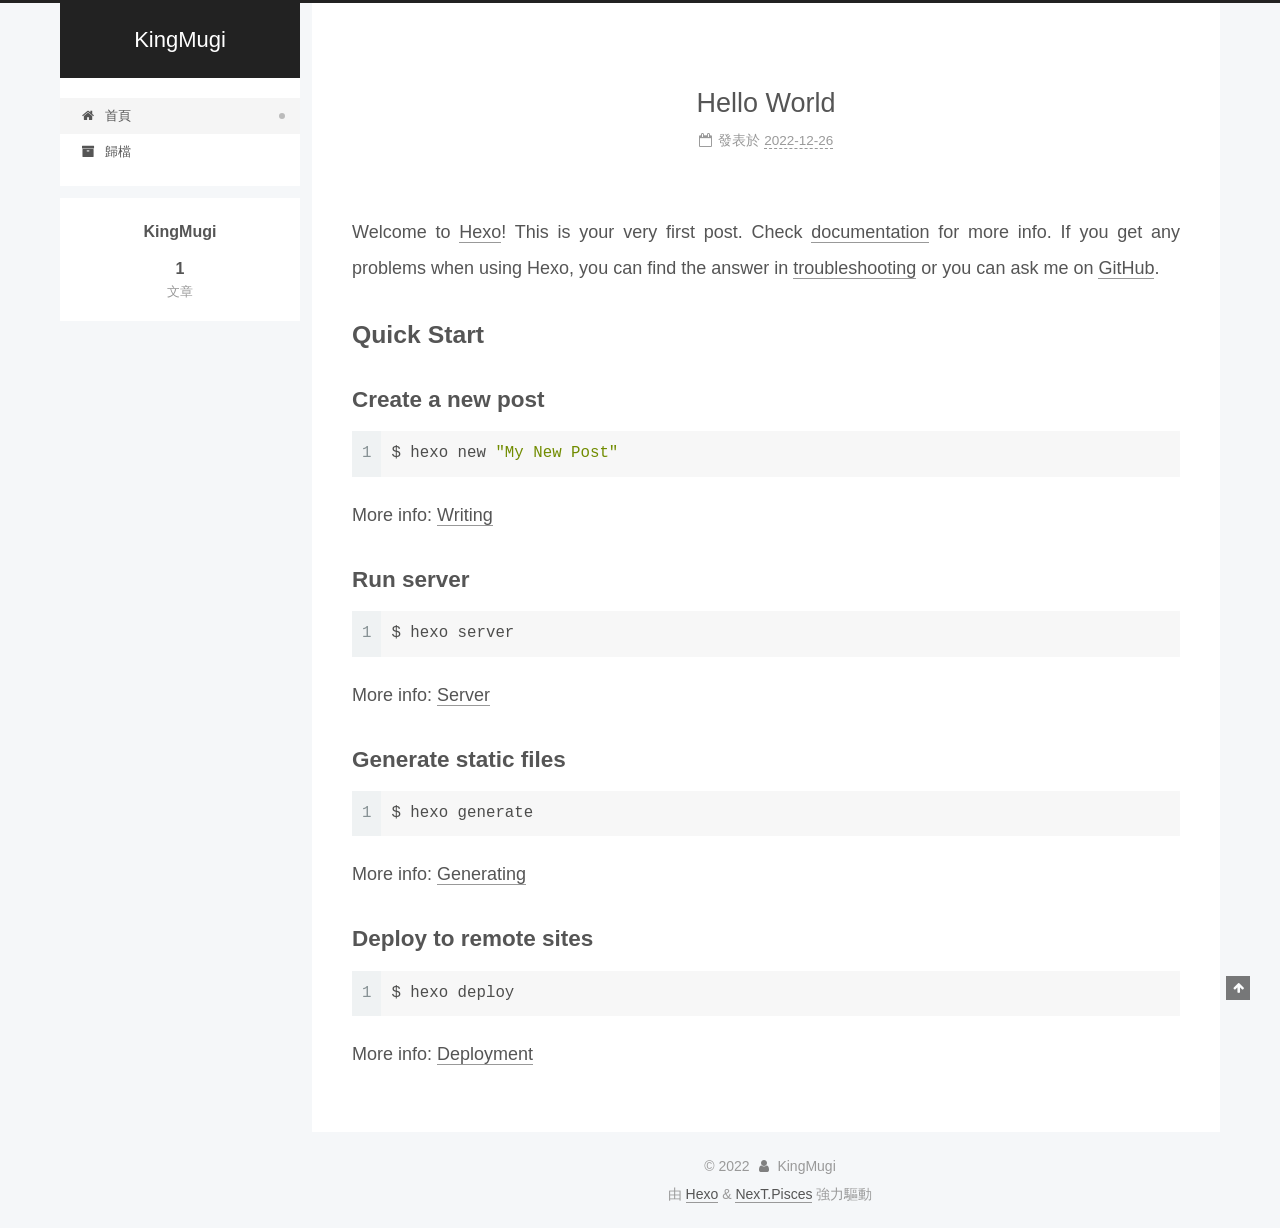
==== index.html @ a915bc2a "Site updated: 2022-12-26 16:05:06" ====
<!DOCTYPE html>
<html lang="zh-TW">
<head>
  <meta charset="UTF-8">
<meta name="viewport" content="width=device-width, initial-scale=1, maximum-scale=2">
<meta name="theme-color" content="#222">
<meta name="generator" content="Hexo 5.4.2">
  <link rel="apple-touch-icon" sizes="180x180" href="/images/apple-touch-icon-next.png">
  <link rel="icon" type="image/png" sizes="32x32" href="/images/favicon-32x32-next.png">
  <link rel="icon" type="image/png" sizes="16x16" href="/images/favicon-16x16-next.png">
  <link rel="mask-icon" href="/images/logo.svg" color="#222">

<link rel="stylesheet" href="/css/main.css">


<link rel="stylesheet" href="/lib/font-awesome/css/font-awesome.min.css">

<script id="hexo-configurations">
    var NexT = window.NexT || {};
    var CONFIG = {"hostname":"example.com","root":"/","scheme":"Pisces","version":"7.8.0","exturl":false,"sidebar":{"position":"left","display":"post","padding":18,"offset":12,"onmobile":false},"copycode":{"enable":false,"show_result":false,"style":null},"back2top":{"enable":true,"sidebar":false,"scrollpercent":false},"bookmark":{"enable":false,"color":"#222","save":"auto"},"fancybox":false,"mediumzoom":false,"lazyload":false,"pangu":false,"comments":{"style":"tabs","active":null,"storage":true,"lazyload":false,"nav":null},"algolia":{"hits":{"per_page":10},"labels":{"input_placeholder":"Search for Posts","hits_empty":"We didn't find any results for the search: ${query}","hits_stats":"${hits} results found in ${time} ms"}},"localsearch":{"enable":false,"trigger":"auto","top_n_per_article":1,"unescape":false,"preload":false},"motion":{"enable":true,"async":false,"transition":{"post_block":"fadeIn","post_header":"slideDownIn","post_body":"slideDownIn","coll_header":"slideLeftIn","sidebar":"slideUpIn"}}};
  </script>

  <meta property="og:type" content="website">
<meta property="og:title" content="KingMugi">
<meta property="og:url" content="http://example.com/index.html">
<meta property="og:site_name" content="KingMugi">
<meta property="og:locale" content="zh_TW">
<meta property="article:author" content="KingMugi">
<meta name="twitter:card" content="summary">

<link rel="canonical" href="http://example.com/">


<script id="page-configurations">
  // https://hexo.io/docs/variables.html
  CONFIG.page = {
    sidebar: "",
    isHome : true,
    isPost : false,
    lang   : 'zh-TW'
  };
</script>

  <title>KingMugi</title>
  






  <noscript>
  <style>
  .use-motion .brand,
  .use-motion .menu-item,
  .sidebar-inner,
  .use-motion .post-block,
  .use-motion .pagination,
  .use-motion .comments,
  .use-motion .post-header,
  .use-motion .post-body,
  .use-motion .collection-header { opacity: initial; }

  .use-motion .site-title,
  .use-motion .site-subtitle {
    opacity: initial;
    top: initial;
  }

  .use-motion .logo-line-before i { left: initial; }
  .use-motion .logo-line-after i { right: initial; }
  </style>
</noscript>

</head>

<body itemscope itemtype="http://schema.org/WebPage">
  <div class="container use-motion">
    <div class="headband"></div>

    <header class="header" itemscope itemtype="http://schema.org/WPHeader">
      <div class="header-inner"><div class="site-brand-container">
  <div class="site-nav-toggle">
    <div class="toggle" aria-label="切換導航欄">
      <span class="toggle-line toggle-line-first"></span>
      <span class="toggle-line toggle-line-middle"></span>
      <span class="toggle-line toggle-line-last"></span>
    </div>
  </div>

  <div class="site-meta">

    <a href="/" class="brand" rel="start">
      <span class="logo-line-before"><i></i></span>
      <h1 class="site-title">KingMugi</h1>
      <span class="logo-line-after"><i></i></span>
    </a>
  </div>

  <div class="site-nav-right">
    <div class="toggle popup-trigger">
    </div>
  </div>
</div>




<nav class="site-nav">
  <ul id="menu" class="menu">
        <li class="menu-item menu-item-home">

    <a href="/" rel="section"><i class="fa fa-fw fa-home"></i>首頁</a>

  </li>
        <li class="menu-item menu-item-archives">

    <a href="/archives/" rel="section"><i class="fa fa-fw fa-archive"></i>歸檔</a>

  </li>
  </ul>
</nav>




</div>
    </header>

    
  <div class="back-to-top">
    <i class="fa fa-arrow-up"></i>
    <span>0%</span>
  </div>


    <main class="main">
      <div class="main-inner">
        <div class="content-wrap">
          

          <div class="content index posts-expand">
            
      
  
  
  <article itemscope itemtype="http://schema.org/Article" class="post-block" lang="zh-TW">
    <link itemprop="mainEntityOfPage" href="http://example.com/2022/12/26/hello-world/">

    <span hidden itemprop="author" itemscope itemtype="http://schema.org/Person">
      <meta itemprop="image" content="/images/avatar.gif">
      <meta itemprop="name" content="KingMugi">
      <meta itemprop="description" content="">
    </span>

    <span hidden itemprop="publisher" itemscope itemtype="http://schema.org/Organization">
      <meta itemprop="name" content="KingMugi">
    </span>
      <header class="post-header">
        <h2 class="post-title" itemprop="name headline">
          
            <a href="/2022/12/26/hello-world/" class="post-title-link" itemprop="url">Hello World</a>
        </h2>

        <div class="post-meta">
            <span class="post-meta-item">
              <span class="post-meta-item-icon">
                <i class="fa fa-calendar-o"></i>
              </span>
              <span class="post-meta-item-text">發表於</span>

              <time title="創建時間：2022-12-26 11:42:42" itemprop="dateCreated datePublished" datetime="2022-12-26T11:42:42+08:00">2022-12-26</time>
            </span>

          

        </div>
      </header>

    
    
    
    <div class="post-body" itemprop="articleBody">

      
          <p>Welcome to <a target="_blank" rel="noopener" href="https://hexo.io/">Hexo</a>! This is your very first post. Check <a target="_blank" rel="noopener" href="https://hexo.io/docs/">documentation</a> for more info. If you get any problems when using Hexo, you can find the answer in <a target="_blank" rel="noopener" href="https://hexo.io/docs/troubleshooting.html">troubleshooting</a> or you can ask me on <a target="_blank" rel="noopener" href="https://github.com/hexojs/hexo/issues">GitHub</a>.</p>
<h2 id="Quick-Start"><a href="#Quick-Start" class="headerlink" title="Quick Start"></a>Quick Start</h2><h3 id="Create-a-new-post"><a href="#Create-a-new-post" class="headerlink" title="Create a new post"></a>Create a new post</h3><figure class="highlight bash"><table><tr><td class="gutter"><pre><span class="line">1</span><br></pre></td><td class="code"><pre><span class="line">$ hexo new <span class="string">&quot;My New Post&quot;</span></span><br></pre></td></tr></table></figure>

<p>More info: <a target="_blank" rel="noopener" href="https://hexo.io/docs/writing.html">Writing</a></p>
<h3 id="Run-server"><a href="#Run-server" class="headerlink" title="Run server"></a>Run server</h3><figure class="highlight bash"><table><tr><td class="gutter"><pre><span class="line">1</span><br></pre></td><td class="code"><pre><span class="line">$ hexo server</span><br></pre></td></tr></table></figure>

<p>More info: <a target="_blank" rel="noopener" href="https://hexo.io/docs/server.html">Server</a></p>
<h3 id="Generate-static-files"><a href="#Generate-static-files" class="headerlink" title="Generate static files"></a>Generate static files</h3><figure class="highlight bash"><table><tr><td class="gutter"><pre><span class="line">1</span><br></pre></td><td class="code"><pre><span class="line">$ hexo generate</span><br></pre></td></tr></table></figure>

<p>More info: <a target="_blank" rel="noopener" href="https://hexo.io/docs/generating.html">Generating</a></p>
<h3 id="Deploy-to-remote-sites"><a href="#Deploy-to-remote-sites" class="headerlink" title="Deploy to remote sites"></a>Deploy to remote sites</h3><figure class="highlight bash"><table><tr><td class="gutter"><pre><span class="line">1</span><br></pre></td><td class="code"><pre><span class="line">$ hexo deploy</span><br></pre></td></tr></table></figure>

<p>More info: <a target="_blank" rel="noopener" href="https://hexo.io/docs/one-command-deployment.html">Deployment</a></p>

      
    </div>

    
    
    
      <footer class="post-footer">
        <div class="post-eof"></div>
      </footer>
  </article>
  
  
  


  



          </div>
          

<script>
  window.addEventListener('tabs:register', () => {
    let { activeClass } = CONFIG.comments;
    if (CONFIG.comments.storage) {
      activeClass = localStorage.getItem('comments_active') || activeClass;
    }
    if (activeClass) {
      let activeTab = document.querySelector(`a[href="#comment-${activeClass}"]`);
      if (activeTab) {
        activeTab.click();
      }
    }
  });
  if (CONFIG.comments.storage) {
    window.addEventListener('tabs:click', event => {
      if (!event.target.matches('.tabs-comment .tab-content .tab-pane')) return;
      let commentClass = event.target.classList[1];
      localStorage.setItem('comments_active', commentClass);
    });
  }
</script>

        </div>
          
  
  <div class="toggle sidebar-toggle">
    <span class="toggle-line toggle-line-first"></span>
    <span class="toggle-line toggle-line-middle"></span>
    <span class="toggle-line toggle-line-last"></span>
  </div>

  <aside class="sidebar">
    <div class="sidebar-inner">

      <ul class="sidebar-nav motion-element">
        <li class="sidebar-nav-toc">
          文章目錄
        </li>
        <li class="sidebar-nav-overview">
          本站概要
        </li>
      </ul>

      <!--noindex-->
      <div class="post-toc-wrap sidebar-panel">
      </div>
      <!--/noindex-->

      <div class="site-overview-wrap sidebar-panel">
        <div class="site-author motion-element" itemprop="author" itemscope itemtype="http://schema.org/Person">
  <p class="site-author-name" itemprop="name">KingMugi</p>
  <div class="site-description" itemprop="description"></div>
</div>
<div class="site-state-wrap motion-element">
  <nav class="site-state">
      <div class="site-state-item site-state-posts">
          <a href="/archives/">
        
          <span class="site-state-item-count">1</span>
          <span class="site-state-item-name">文章</span>
        </a>
      </div>
  </nav>
</div>



      </div>

    </div>
  </aside>
  <div id="sidebar-dimmer"></div>


      </div>
    </main>

    <footer class="footer">
      <div class="footer-inner">
        

        

<div class="copyright">
  
  &copy; 
  <span itemprop="copyrightYear">2022</span>
  <span class="with-love">
    <i class="fa fa-user"></i>
  </span>
  <span class="author" itemprop="copyrightHolder">KingMugi</span>
</div>
  <div class="powered-by">由 <a href="https://hexo.io/" class="theme-link" rel="noopener" target="_blank">Hexo</a> & <a href="https://pisces.theme-next.org/" class="theme-link" rel="noopener" target="_blank">NexT.Pisces</a> 強力驅動
  </div>

        








      </div>
    </footer>
  </div>

  
  <script src="/lib/anime.min.js"></script>
  <script src="/lib/velocity/velocity.min.js"></script>
  <script src="/lib/velocity/velocity.ui.min.js"></script>

<script src="/js/utils.js"></script>

<script src="/js/motion.js"></script>


<script src="/js/schemes/pisces.js"></script>


<script src="/js/next-boot.js"></script>




  















  

  

</body>
</html>
---- css/main.css ----
:root {
  --body-bg-color: #f5f7f9;
  --content-bg-color: #fff;
  --card-bg-color: #f5f5f5;
  --text-color: #555;
  --link-color: #555;
  --link-hover-color: #222;
  --brand-color: #fff;
  --brand-hover-color: #fff;
  --table-row-odd-bg-color: #f9f9f9;
  --table-row-hover-bg-color: #f5f5f5;
  --menu-item-bg-color: #f5f5f5;
  --btn-default-bg: #fff;
  --btn-default-color: #555;
  --btn-default-border-color: #555;
  --btn-default-hover-bg: #222;
  --btn-default-hover-color: #fff;
  --btn-default-hover-border-color: #222;
}
html {
  line-height: 1.15; /* 1 */
  -webkit-text-size-adjust: 100%; /* 2 */
}
body {
  margin: 0;
}
main {
  display: block;
}
h1 {
  font-size: 2em;
  margin: 0.67em 0;
}
hr {
  box-sizing: content-box; /* 1 */
  height: 0; /* 1 */
  overflow: visible; /* 2 */
}
pre {
  font-family: monospace, monospace; /* 1 */
  font-size: 1em; /* 2 */
}
a {
  background: transparent;
}
abbr[title] {
  border-bottom: none; /* 1 */
  text-decoration: underline; /* 2 */
  text-decoration: underline dotted; /* 2 */
}
b,
strong {
  font-weight: bolder;
}
code,
kbd,
samp {
  font-family: monospace, monospace; /* 1 */
  font-size: 1em; /* 2 */
}
small {
  font-size: 80%;
}
sub,
sup {
  font-size: 75%;
  line-height: 0;
  position: relative;
  vertical-align: baseline;
}
sub {
  bottom: -0.25em;
}
sup {
  top: -0.5em;
}
img {
  border-style: none;
}
button,
input,
optgroup,
select,
textarea {
  font-family: inherit; /* 1 */
  font-size: 100%; /* 1 */
  line-height: 1.15; /* 1 */
  margin: 0; /* 2 */
}
button,
input {
/* 1 */
  overflow: visible;
}
button,
select {
/* 1 */
  text-transform: none;
}
button,
[type='button'],
[type='reset'],
[type='submit'] {
  -webkit-appearance: button;
}
button::-moz-focus-inner,
[type='button']::-moz-focus-inner,
[type='reset']::-moz-focus-inner,
[type='submit']::-moz-focus-inner {
  border-style: none;
  padding: 0;
}
button:-moz-focusring,
[type='button']:-moz-focusring,
[type='reset']:-moz-focusring,
[type='submit']:-moz-focusring {
  outline: 1px dotted ButtonText;
}
fieldset {
  padding: 0.35em 0.75em 0.625em;
}
legend {
  box-sizing: border-box; /* 1 */
  color: inherit; /* 2 */
  display: table; /* 1 */
  max-width: 100%; /* 1 */
  padding: 0; /* 3 */
  white-space: normal; /* 1 */
}
progress {
  vertical-align: baseline;
}
textarea {
  overflow: auto;
}
[type='checkbox'],
[type='radio'] {
  box-sizing: border-box; /* 1 */
  padding: 0; /* 2 */
}
[type='number']::-webkit-inner-spin-button,
[type='number']::-webkit-outer-spin-button {
  height: auto;
}
[type='search'] {
  outline-offset: -2px; /* 2 */
  -webkit-appearance: textfield; /* 1 */
}
[type='search']::-webkit-search-decoration {
  -webkit-appearance: none;
}
::-webkit-file-upload-button {
  font: inherit; /* 2 */
  -webkit-appearance: button; /* 1 */
}
details {
  display: block;
}
summary {
  display: list-item;
}
template {
  display: none;
}
[hidden] {
  display: none;
}
::selection {
  background: #262a30;
  color: #eee;
}
html,
body {
  height: 100%;
}
body {
  background: var(--body-bg-color);
  color: var(--text-color);
  font-family: 'Lato', "PingFang SC", "Microsoft YaHei", sans-serif;
  font-size: 1em;
  line-height: 2;
}
@media (max-width: 991px) {
  body {
    padding-left: 0 !important;
    padding-right: 0 !important;
  }
}
h1,
h2,
h3,
h4,
h5,
h6 {
  font-family: 'Lato', "PingFang SC", "Microsoft YaHei", sans-serif;
  font-weight: bold;
  line-height: 1.5;
  margin: 20px 0 15px;
}
h1 {
  font-size: 1.5em;
}
h2 {
  font-size: 1.375em;
}
h3 {
  font-size: 1.25em;
}
h4 {
  font-size: 1.125em;
}
h5 {
  font-size: 1em;
}
h6 {
  font-size: 0.875em;
}
p {
  margin: 0 0 20px 0;
}
a,
span.exturl {
  border-bottom: 1px solid #999;
  color: var(--link-color);
  outline: 0;
  text-decoration: none;
  overflow-wrap: break-word;
  word-wrap: break-word;
  cursor: pointer;
}
a:hover,
span.exturl:hover {
  border-bottom-color: var(--link-hover-color);
  color: var(--link-hover-color);
}
iframe,
img,
video {
  display: block;
  margin-left: auto;
  margin-right: auto;
  max-width: 100%;
}
hr {
  background-image: repeating-linear-gradient(-45deg, #ddd, #ddd 4px, transparent 4px, transparent 8px);
  border: 0;
  height: 3px;
  margin: 40px 0;
}
blockquote {
  border-left: 4px solid #ddd;
  color: #666;
  margin: 0;
  padding: 0 15px;
}
blockquote cite::before {
  content: '-';
  padding: 0 5px;
}
dt {
  font-weight: bold;
}
dd {
  margin: 0;
  padding: 0;
}
kbd {
  background-color: #f5f5f5;
  background-image: linear-gradient(#eee, #fff, #eee);
  border: 1px solid #ccc;
  border-radius: 0.2em;
  box-shadow: 0.1em 0.1em 0.2em rgba(0,0,0,0.1);
  color: #555;
  font-family: inherit;
  padding: 0.1em 0.3em;
  white-space: nowrap;
}
.table-container {
  overflow: auto;
}
table {
  border-collapse: collapse;
  border-spacing: 0;
  font-size: 0.875em;
  margin: 0 0 20px 0;
  width: 100%;
}
tbody tr:nth-of-type(odd) {
  background: var(--table-row-odd-bg-color);
}
tbody tr:hover {
  background: var(--table-row-hover-bg-color);
}
caption,
th,
td {
  font-weight: normal;
  padding: 8px;
  text-align: left;
  vertical-align: middle;
}
th,
td {
  border: 1px solid #ddd;
  border-bottom: 3px solid #ddd;
}
th {
  font-weight: 700;
  padding-bottom: 10px;
}
td {
  border-bottom-width: 1px;
}
.btn {
  background: var(--btn-default-bg);
  border: 2px solid var(--btn-default-border-color);
  border-radius: 2px;
  color: var(--btn-default-color);
  display: inline-block;
  font-size: 0.875em;
  line-height: 2;
  padding: 0 20px;
  text-decoration: none;
  transition-property: background-color;
  transition-delay: 0s;
  transition-duration: 0.2s;
  transition-timing-function: ease-in-out;
}
.btn:hover {
  background: var(--btn-default-hover-bg);
  border-color: var(--btn-default-hover-border-color);
  color: var(--btn-default-hover-color);
}
.btn + .btn {
  margin: 0 0 8px 8px;
}
.btn .fa-fw {
  text-align: left;
  width: 1.285714285714286em;
}
.toggle {
  line-height: 0;
}
.toggle .toggle-line {
  background: #fff;
  display: inline-block;
  height: 2px;
  left: 0;
  position: relative;
  top: 0;
  transition: all 0.4s;
  vertical-align: top;
  width: 100%;
}
.toggle .toggle-line:not(:first-child) {
  margin-top: 3px;
}
.toggle.toggle-arrow .toggle-line-first {
  left: 50%;
  top: 2px;
  transform: rotate(45deg);
  width: 50%;
}
.toggle.toggle-arrow .toggle-line-middle {
  left: 2px;
  width: 90%;
}
.toggle.toggle-arrow .toggle-line-last {
  left: 50%;
  top: -2px;
  transform: rotate(-45deg);
  width: 50%;
}
.toggle.toggle-close .toggle-line-first {
  transform: rotate(-45deg);
  top: 5px;
}
.toggle.toggle-close .toggle-line-middle {
  opacity: 0;
}
.toggle.toggle-close .toggle-line-last {
  transform: rotate(45deg);
  top: -5px;
}
.highlight,
pre {
  background: #f7f7f7;
  color: #4d4d4c;
  line-height: 1.6;
  margin: 0 auto 20px;
}
pre,
code {
  font-family: consolas, Menlo, monospace, "PingFang SC", "Microsoft YaHei";
}
code {
  background: #eee;
  border-radius: 3px;
  color: #555;
  padding: 2px 4px;
  overflow-wrap: break-word;
  word-wrap: break-word;
}
.highlight *::selection {
  background: #d6d6d6;
}
.highlight pre {
  border: 0;
  margin: 0;
  padding: 10px 0;
}
.highlight table {
  border: 0;
  margin: 0;
  width: auto;
}
.highlight td {
  border: 0;
  padding: 0;
}
.highlight figcaption {
  background: #eff2f3;
  color: #4d4d4c;
  display: flex;
  font-size: 0.875em;
  justify-content: space-between;
  line-height: 1.2;
  padding: 0.5em;
}
.highlight figcaption a {
  color: #4d4d4c;
}
.highlight figcaption a:hover {
  border-bottom-color: #4d4d4c;
}
.highlight .gutter {
  -moz-user-select: none;
  -ms-user-select: none;
  -webkit-user-select: none;
  user-select: none;
}
.highlight .gutter pre {
  background: #eff2f3;
  color: #869194;
  padding-left: 10px;
  padding-right: 10px;
  text-align: right;
}
.highlight .code pre {
  background: #f7f7f7;
  padding-left: 10px;
  width: 100%;
}
.gist table {
  width: auto;
}
.gist table td {
  border: 0;
}
pre {
  overflow: auto;
  padding: 10px;
}
pre code {
  background: none;
  color: #4d4d4c;
  font-size: 0.875em;
  padding: 0;
  text-shadow: none;
}
pre .deletion {
  background: #fdd;
}
pre .addition {
  background: #dfd;
}
pre .meta {
  color: #eab700;
  -moz-user-select: none;
  -ms-user-select: none;
  -webkit-user-select: none;
  user-select: none;
}
pre .comment {
  color: #8e908c;
}
pre .variable,
pre .attribute,
pre .tag,
pre .name,
pre .regexp,
pre .ruby .constant,
pre .xml .tag .title,
pre .xml .pi,
pre .xml .doctype,
pre .html .doctype,
pre .css .id,
pre .css .class,
pre .css .pseudo {
  color: #c82829;
}
pre .number,
pre .preprocessor,
pre .built_in,
pre .builtin-name,
pre .literal,
pre .params,
pre .constant,
pre .command {
  color: #f5871f;
}
pre .ruby .class .title,
pre .css .rules .attribute,
pre .string,
pre .symbol,
pre .value,
pre .inheritance,
pre .header,
pre .ruby .symbol,
pre .xml .cdata,
pre .special,
pre .formula {
  color: #718c00;
}
pre .title,
pre .css .hexcolor {
  color: #3e999f;
}
pre .function,
pre .python .decorator,
pre .python .title,
pre .ruby .function .title,
pre .ruby .title .keyword,
pre .perl .sub,
pre .javascript .title,
pre .coffeescript .title {
  color: #4271ae;
}
pre .keyword,
pre .javascript .function {
  color: #8959a8;
}
.blockquote-center {
  border-left: none;
  margin: 40px 0;
  padding: 0;
  position: relative;
  text-align: center;
}
.blockquote-center::before,
.blockquote-center::after {
  background-repeat: no-repeat;
  background-size: 22px 22px;
  content: ' ';
  display: block;
  height: 24px;
  opacity: 0.2;
  position: absolute;
  width: 100%;
}
.blockquote-center::before {
  background-image: url("../images/quote-l.svg");
  background-position: 0 -6px;
  border-top: 1px solid #ccc;
  top: -20px;
}
.blockquote-center::after {
  background-image: url("../images/quote-r.svg");
  background-position: 100% 8px;
  border-bottom: 1px solid #ccc;
  bottom: -20px;
}
.blockquote-center p,
.blockquote-center div {
  text-align: center;
}
.post-body .group-picture img {
  margin: 0 auto;
  padding: 0 3px;
}
.group-picture-row {
  margin-bottom: 6px;
  overflow: hidden;
}
.group-picture-column {
  float: left;
  margin-bottom: 10px;
}
.post-body .label {
  color: #555;
  display: inline;
  padding: 0 2px;
}
.post-body .label.default {
  background: #f0f0f0;
}
.post-body .label.primary {
  background: #efe6f7;
}
.post-body .label.info {
  background: #e5f2f8;
}
.post-body .label.success {
  background: #e7f4e9;
}
.post-body .label.warning {
  background: #fcf6e1;
}
.post-body .label.danger {
  background: #fae8eb;
}
.post-body .tabs {
  margin-bottom: 20px;
}
.post-body .tabs,
.tabs-comment {
  display: block;
  padding-top: 10px;
  position: relative;
}
.post-body .tabs ul.nav-tabs,
.tabs-comment ul.nav-tabs {
  display: flex;
  flex-wrap: wrap;
  margin: 0;
  margin-bottom: -1px;
  padding: 0;
}
@media (max-width: 413px) {
  .post-body .tabs ul.nav-tabs,
  .tabs-comment ul.nav-tabs {
    display: block;
    margin-bottom: 5px;
  }
}
.post-body .tabs ul.nav-tabs li.tab,
.tabs-comment ul.nav-tabs li.tab {
  border-bottom: 1px solid #ddd;
  border-left: 1px solid transparent;
  border-right: 1px solid transparent;
  border-top: 3px solid transparent;
  flex-grow: 1;
  list-style-type: none;
  border-radius: 0 0 0 0;
}
@media (max-width: 413px) {
  .post-body .tabs ul.nav-tabs li.tab,
  .tabs-comment ul.nav-tabs li.tab {
    border-bottom: 1px solid transparent;
    border-left: 3px solid transparent;
    border-right: 1px solid transparent;
    border-top: 1px solid transparent;
  }
}
@media (max-width: 413px) {
  .post-body .tabs ul.nav-tabs li.tab,
  .tabs-comment ul.nav-tabs li.tab {
    border-radius: 0;
  }
}
.post-body .tabs ul.nav-tabs li.tab a,
.tabs-comment ul.nav-tabs li.tab a {
  border-bottom: initial;
  display: block;
  line-height: 1.8;
  outline: 0;
  padding: 0.25em 0.75em;
  text-align: center;
  transition-delay: 0s;
  transition-duration: 0.2s;
  transition-timing-function: ease-out;
}
.post-body .tabs ul.nav-tabs li.tab a i,
.tabs-comment ul.nav-tabs li.tab a i {
  width: 1.285714285714286em;
}
.post-body .tabs ul.nav-tabs li.tab.active,
.tabs-comment ul.nav-tabs li.tab.active {
  border-bottom: 1px solid transparent;
  border-left: 1px solid #ddd;
  border-right: 1px solid #ddd;
  border-top: 3px solid #fc6423;
}
@media (max-width: 413px) {
  .post-body .tabs ul.nav-tabs li.tab.active,
  .tabs-comment ul.nav-tabs li.tab.active {
    border-bottom: 1px solid #ddd;
    border-left: 3px solid #fc6423;
    border-right: 1px solid #ddd;
    border-top: 1px solid #ddd;
  }
}
.post-body .tabs ul.nav-tabs li.tab.active a,
.tabs-comment ul.nav-tabs li.tab.active a {
  color: var(--link-color);
  cursor: default;
}
.post-body .tabs .tab-content .tab-pane,
.tabs-comment .tab-content .tab-pane {
  border: 1px solid #ddd;
  border-top: 0;
  padding: 20px 20px 0 20px;
  border-radius: 0;
}
.post-body .tabs .tab-content .tab-pane:not(.active),
.tabs-comment .tab-content .tab-pane:not(.active) {
  display: none;
}
.post-body .tabs .tab-content .tab-pane.active,
.tabs-comment .tab-content .tab-pane.active {
  display: block;
}
.post-body .tabs .tab-content .tab-pane.active:nth-of-type(1),
.tabs-comment .tab-content .tab-pane.active:nth-of-type(1) {
  border-radius: 0 0 0 0;
}
@media (max-width: 413px) {
  .post-body .tabs .tab-content .tab-pane.active:nth-of-type(1),
  .tabs-comment .tab-content .tab-pane.active:nth-of-type(1) {
    border-radius: 0;
  }
}
.post-body .note {
  border-radius: 3px;
  margin-bottom: 20px;
  padding: 1em;
  position: relative;
  border: 1px solid #eee;
  border-left-width: 5px;
}
.post-body .note h2,
.post-body .note h3,
.post-body .note h4,
.post-body .note h5,
.post-body .note h6 {
  margin-top: 0;
  border-bottom: initial;
  margin-bottom: 0;
  padding-top: 0;
}
.post-body .note p:first-child,
.post-body .note ul:first-child,
.post-body .note ol:first-child,
.post-body .note table:first-child,
.post-body .note pre:first-child,
.post-body .note blockquote:first-child,
.post-body .note img:first-child {
  margin-top: 0;
}
.post-body .note p:last-child,
.post-body .note ul:last-child,
.post-body .note ol:last-child,
.post-body .note table:last-child,
.post-body .note pre:last-child,
.post-body .note blockquote:last-child,
.post-body .note img:last-child {
  margin-bottom: 0;
}
.post-body .note.default {
  border-left-color: #777;
}
.post-body .note.default h2,
.post-body .note.default h3,
.post-body .note.default h4,
.post-body .note.default h5,
.post-body .note.default h6 {
  color: #777;
}
.post-body .note.primary {
  border-left-color: #6f42c1;
}
.post-body .note.primary h2,
.post-body .note.primary h3,
.post-body .note.primary h4,
.post-body .note.primary h5,
.post-body .note.primary h6 {
  color: #6f42c1;
}
.post-body .note.info {
  border-left-color: #428bca;
}
.post-body .note.info h2,
.post-body .note.info h3,
.post-body .note.info h4,
.post-body .note.info h5,
.post-body .note.info h6 {
  color: #428bca;
}
.post-body .note.success {
  border-left-color: #5cb85c;
}
.post-body .note.success h2,
.post-body .note.success h3,
.post-body .note.success h4,
.post-body .note.success h5,
.post-body .note.success h6 {
  color: #5cb85c;
}
.post-body .note.warning {
  border-left-color: #f0ad4e;
}
.post-body .note.warning h2,
.post-body .note.warning h3,
.post-body .note.warning h4,
.post-body .note.warning h5,
.post-body .note.warning h6 {
  color: #f0ad4e;
}
.post-body .note.danger {
  border-left-color: #d9534f;
}
.post-body .note.danger h2,
.post-body .note.danger h3,
.post-body .note.danger h4,
.post-body .note.danger h5,
.post-body .note.danger h6 {
  color: #d9534f;
}
.pagination .prev,
.pagination .next,
.pagination .page-number,
.pagination .space {
  display: inline-block;
  margin: 0 10px;
  padding: 0 11px;
  position: relative;
  top: -1px;
}
@media (max-width: 767px) {
  .pagination .prev,
  .pagination .next,
  .pagination .page-number,
  .pagination .space {
    margin: 0 5px;
  }
}
.pagination {
  border-top: 1px solid #eee;
  margin: 120px 0 0;
  text-align: center;
}
.pagination .prev,
.pagination .next,
.pagination .page-number {
  border-bottom: 0;
  border-top: 1px solid #eee;
  transition-property: border-color;
  transition-delay: 0s;
  transition-duration: 0.2s;
  transition-timing-function: ease-in-out;
}
.pagination .prev:hover,
.pagination .next:hover,
.pagination .page-number:hover {
  border-top-color: #222;
}
.pagination .space {
  margin: 0;
  padding: 0;
}
.pagination .prev {
  margin-left: 0;
}
.pagination .next {
  margin-right: 0;
}
.pagination .page-number.current {
  background: #ccc;
  border-top-color: #ccc;
  color: #fff;
}
@media (max-width: 767px) {
  .pagination {
    border-top: none;
  }
  .pagination .prev,
  .pagination .next,
  .pagination .page-number {
    border-bottom: 1px solid #eee;
    border-top: 0;
    margin-bottom: 10px;
    padding: 0 10px;
  }
  .pagination .prev:hover,
  .pagination .next:hover,
  .pagination .page-number:hover {
    border-bottom-color: #222;
  }
}
.comments {
  margin-top: 60px;
  overflow: hidden;
}
.comment-button-group {
  display: flex;
  flex-wrap: wrap-reverse;
  justify-content: center;
  margin: 1em 0;
}
.comment-button-group .comment-button {
  margin: 0.1em 0.2em;
}
.comment-button-group .comment-button.active {
  background: var(--btn-default-hover-bg);
  border-color: var(--btn-default-hover-border-color);
  color: var(--btn-default-hover-color);
}
.comment-position {
  display: none;
}
.comment-position.active {
  display: block;
}
.tabs-comment {
  background: var(--content-bg-color);
  margin-top: 4em;
  padding-top: 0;
}
.tabs-comment .comments {
  border: 0;
  box-shadow: none;
  margin-top: 0;
  padding-top: 0;
}
.container {
  min-height: 100%;
  position: relative;
}
.main-inner {
  margin: 0 auto;
  width: calc(100% - 20px);
}
@media (min-width: 1200px) {
  .main-inner {
    width: 1160px;
  }
}
@media (min-width: 1600px) {
  .main-inner {
    width: 73%;
  }
}
@media (max-width: 767px) {
  .content-wrap {
    padding: 0 20px;
  }
}
.header {
  background: transparent;
}
.header-inner {
  margin: 0 auto;
  width: calc(100% - 20px);
}
@media (min-width: 1200px) {
  .header-inner {
    width: 1160px;
  }
}
@media (min-width: 1600px) {
  .header-inner {
    width: 73%;
  }
}
.site-brand-container {
  display: flex;
  flex-shrink: 0;
  padding: 0 10px;
}
.headband {
  background: #222;
  height: 3px;
}
.site-meta {
  flex-grow: 1;
  text-align: center;
}
@media (max-width: 767px) {
  .site-meta {
    text-align: center;
  }
}
.brand {
  border-bottom: none;
  color: var(--brand-color);
  display: inline-block;
  line-height: 1.375em;
  padding: 0 40px;
  position: relative;
}
.brand:hover {
  color: var(--brand-hover-color);
}
.site-title {
  font-family: 'Lato', "PingFang SC", "Microsoft YaHei", sans-serif;
  font-size: 1.375em;
  font-weight: normal;
  margin: 0;
}
.site-subtitle {
  color: #ddd;
  font-size: 0.8125em;
  margin: 10px 0;
}
.use-motion .brand {
  opacity: 0;
}
.use-motion .site-title,
.use-motion .site-subtitle,
.use-motion .custom-logo-image {
  opacity: 0;
  position: relative;
  top: -10px;
}
.site-nav-toggle,
.site-nav-right {
  display: none;
}
@media (max-width: 767px) {
  .site-nav-toggle,
  .site-nav-right {
    display: flex;
    flex-direction: column;
    justify-content: center;
  }
}
.site-nav-toggle .toggle,
.site-nav-right .toggle {
  color: var(--text-color);
  padding: 10px;
  width: 22px;
}
.site-nav-toggle .toggle .toggle-line,
.site-nav-right .toggle .toggle-line {
  background: var(--text-color);
  border-radius: 1px;
}
.site-nav {
  display: block;
}
@media (max-width: 767px) {
  .site-nav {
    clear: both;
    display: none;
  }
}
.site-nav.site-nav-on {
  display: block;
}
.menu {
  margin-top: 20px;
  padding-left: 0;
  text-align: center;
}
.menu-item {
  display: inline-block;
  list-style: none;
  margin: 0 10px;
}
@media (max-width: 767px) {
  .menu-item {
    display: block;
    margin-top: 10px;
  }
  .menu-item.menu-item-search {
    display: none;
  }
}
.menu-item a,
.menu-item span.exturl {
  border-bottom: 0;
  display: block;
  font-size: 0.8125em;
  transition-property: border-color;
  transition-delay: 0s;
  transition-duration: 0.2s;
  transition-timing-function: ease-in-out;
}
@media (hover: none) {
  .menu-item a:hover,
  .menu-item span.exturl:hover {
    border-bottom-color: transparent !important;
  }
}
.menu-item .fa {
  margin-right: 8px;
}
.menu-item .badge {
  display: inline-block;
  font-weight: bold;
  line-height: 1;
  margin-left: 0.35em;
  margin-top: 0.35em;
  text-align: center;
  white-space: nowrap;
}
@media (max-width: 767px) {
  .menu-item .badge {
    float: right;
    margin-left: 0;
  }
}
.menu-item-active a,
.menu .menu-item a:hover,
.menu .menu-item span.exturl:hover {
  background: var(--menu-item-bg-color);
}
.use-motion .menu-item {
  opacity: 0;
}
.sidebar {
  background: #222;
  bottom: 0;
  box-shadow: inset 0 2px 6px #000;
  position: fixed;
  top: 0;
}
@media (max-width: 991px) {
  .sidebar {
    display: none;
  }
}
.sidebar-inner {
  color: #999;
  padding: 18px 10px;
  text-align: center;
}
.cc-license {
  margin-top: 10px;
  text-align: center;
}
.cc-license .cc-opacity {
  border-bottom: none;
  opacity: 0.7;
}
.cc-license .cc-opacity:hover {
  opacity: 0.9;
}
.cc-license img {
  display: inline-block;
}
.site-author-image {
  border: 1px solid #eee;
  display: block;
  margin: 0 auto;
  max-width: 120px;
  padding: 2px;
}
.site-author-name {
  color: var(--text-color);
  font-weight: 600;
  margin: 0;
  text-align: center;
}
.site-description {
  color: #999;
  font-size: 0.8125em;
  margin-top: 0;
  text-align: center;
}
.links-of-author {
  margin-top: 15px;
}
.links-of-author a,
.links-of-author span.exturl {
  border-bottom-color: #555;
  display: inline-block;
  font-size: 0.8125em;
  margin-bottom: 10px;
  margin-right: 10px;
  vertical-align: middle;
}
.links-of-author a::before,
.links-of-author span.exturl::before {
  background: #04cfff;
  border-radius: 50%;
  content: ' ';
  display: inline-block;
  height: 4px;
  margin-right: 3px;
  vertical-align: middle;
  width: 4px;
}
.sidebar-button {
  margin-top: 15px;
}
.sidebar-button a {
  border: 1px solid #fc6423;
  border-radius: 4px;
  color: #fc6423;
  display: inline-block;
  padding: 0 15px;
}
.sidebar-button a .fa {
  margin-right: 5px;
}
.sidebar-button a:hover {
  background: #fc6423;
  border: 1px solid #fc6423;
  color: #fff;
}
.sidebar-button a:hover .fa {
  color: #fff;
}
.links-of-blogroll {
  font-size: 0.8125em;
  margin-top: 10px;
}
.links-of-blogroll-title {
  font-size: 0.875em;
  font-weight: 600;
  margin-top: 0;
}
.links-of-blogroll-list {
  list-style: none;
  margin: 0;
  padding: 0;
}
#sidebar-dimmer {
  display: none;
}
@media (max-width: 767px) {
  #sidebar-dimmer {
    background: #000;
    display: block;
    height: 100%;
    left: 100%;
    opacity: 0;
    position: fixed;
    top: 0;
    width: 100%;
    z-index: 1100;
  }
  .sidebar-active + #sidebar-dimmer {
    opacity: 0.7;
    transform: translateX(-100%);
    transition: opacity 0.5s;
  }
}
.sidebar-nav {
  margin: 0;
  padding-bottom: 20px;
  padding-left: 0;
}
.sidebar-nav li {
  border-bottom: 1px solid transparent;
  color: #555;
  cursor: pointer;
  display: inline-block;
  font-size: 0.875em;
}
.sidebar-nav li.sidebar-nav-overview {
  margin-left: 10px;
}
.sidebar-nav li:hover {
  color: #fc6423;
}
.sidebar-nav .sidebar-nav-active {
  border-bottom-color: #fc6423;
  color: #fc6423;
}
.sidebar-nav .sidebar-nav-active:hover {
  color: #fc6423;
}
.sidebar-panel {
  display: none;
  overflow-x: hidden;
  overflow-y: auto;
}
.sidebar-panel-active {
  display: block;
}
.sidebar-toggle {
  background: #222;
  bottom: 45px;
  cursor: pointer;
  height: 14px;
  left: 30px;
  padding: 5px;
  position: fixed;
  width: 14px;
  z-index: 1300;
}
@media (max-width: 991px) {
  .sidebar-toggle {
    left: 20px;
    opacity: 0.8;
    display: none;
  }
}
.sidebar-toggle:hover .toggle-line {
  background: #fc6423;
}
.post-toc {
  font-size: 0.875em;
}
.post-toc ol {
  list-style: none;
  margin: 0;
  padding: 0 2px 5px 10px;
  text-align: left;
}
.post-toc ol > ol {
  padding-left: 0;
}
.post-toc ol a {
  transition-property: all;
  transition-delay: 0s;
  transition-duration: 0.2s;
  transition-timing-function: ease-in-out;
}
.post-toc .nav-item {
  line-height: 1.8;
  overflow: hidden;
  text-overflow: ellipsis;
  white-space: nowrap;
}
.post-toc .nav .nav-child {
  display: none;
}
.post-toc .nav .active > .nav-child {
  display: block;
}
.post-toc .nav .active-current > .nav-child {
  display: block;
}
.post-toc .nav .active-current > .nav-child > .nav-item {
  display: block;
}
.post-toc .nav .active > a {
  border-bottom-color: #fc6423;
  color: #fc6423;
}
.post-toc .nav .active-current > a {
  color: #fc6423;
}
.post-toc .nav .active-current > a:hover {
  color: #fc6423;
}
.site-state {
  display: flex;
  justify-content: center;
  line-height: 1.4;
  margin-top: 10px;
  overflow: hidden;
  text-align: center;
  white-space: nowrap;
}
.site-state-item {
  padding: 0 15px;
}
.site-state-item:not(:first-child) {
  border-left: 1px solid #eee;
}
.site-state-item a {
  border-bottom: none;
}
.site-state-item-count {
  display: block;
  font-size: 1em;
  font-weight: 600;
  text-align: center;
}
.site-state-item-name {
  color: #999;
  font-size: 0.8125em;
}
.footer {
  color: #999;
  font-size: 0.875em;
  padding: 20px 0;
}
.footer.footer-fixed {
  bottom: 0;
  left: 0;
  position: absolute;
  right: 0;
}
.footer-inner {
  box-sizing: border-box;
  margin: 0 auto;
  text-align: center;
  width: calc(100% - 20px);
}
@media (min-width: 1200px) {
  .footer-inner {
    width: 1160px;
  }
}
@media (min-width: 1600px) {
  .footer-inner {
    width: 73%;
  }
}
.languages {
  display: inline-block;
  font-size: 1.125em;
  position: relative;
}
.languages .lang-select-label span {
  margin: 0 0.5em;
}
.languages .lang-select {
  height: 100%;
  left: 0;
  opacity: 0;
  position: absolute;
  top: 0;
  width: 100%;
}
.with-love {
  color: #808080;
  display: inline-block;
  margin: 0 5px;
}
.powered-by,
.theme-info {
  display: inline-block;
}
@-moz-keyframes iconAnimate {
  0%, 100% {
    transform: scale(1);
  }
  10%, 30% {
    transform: scale(0.9);
  }
  20%, 40%, 60%, 80% {
    transform: scale(1.1);
  }
  50%, 70% {
    transform: scale(1.1);
  }
}
@-webkit-keyframes iconAnimate {
  0%, 100% {
    transform: scale(1);
  }
  10%, 30% {
    transform: scale(0.9);
  }
  20%, 40%, 60%, 80% {
    transform: scale(1.1);
  }
  50%, 70% {
    transform: scale(1.1);
  }
}
@-o-keyframes iconAnimate {
  0%, 100% {
    transform: scale(1);
  }
  10%, 30% {
    transform: scale(0.9);
  }
  20%, 40%, 60%, 80% {
    transform: scale(1.1);
  }
  50%, 70% {
    transform: scale(1.1);
  }
}
@keyframes iconAnimate {
  0%, 100% {
    transform: scale(1);
  }
  10%, 30% {
    transform: scale(0.9);
  }
  20%, 40%, 60%, 80% {
    transform: scale(1.1);
  }
  50%, 70% {
    transform: scale(1.1);
  }
}
.back-to-top {
  font-size: 12px;
  text-align: center;
  transition-delay: 0s;
  transition-duration: 0.2s;
  transition-timing-function: ease-in-out;
}
.back-to-top {
  background: #222;
  bottom: -100px;
  box-sizing: border-box;
  color: #fff;
  cursor: pointer;
  left: 30px;
  opacity: 0.6;
  padding: 0 6px;
  position: fixed;
  transition-property: bottom;
  z-index: 1300;
  width: 24px;
}
.back-to-top span {
  display: none;
}
.back-to-top:hover {
  color: #fc6423;
}
.back-to-top.back-to-top-on {
  bottom: 30px;
}
@media (max-width: 991px) {
  .back-to-top {
    left: 20px;
    opacity: 0.8;
  }
}
.post-body {
  font-family: 'Lato', "PingFang SC", "Microsoft YaHei", sans-serif;
  overflow-wrap: break-word;
  word-wrap: break-word;
}
@media (min-width: 1200px) {
  .post-body {
    font-size: 1.125em;
  }
}
.post-body .exturl .fa {
  font-size: 0.875em;
  margin-left: 4px;
}
.post-body .image-caption,
.post-body .figure .caption {
  color: #999;
  font-size: 0.875em;
  font-weight: bold;
  line-height: 1;
  margin: -20px auto 15px;
  text-align: center;
}
.post-sticky-flag {
  display: inline-block;
  transform: rotate(30deg);
}
.post-button {
  margin-top: 40px;
  text-align: center;
}
.use-motion .post-block,
.use-motion .pagination,
.use-motion .comments {
  opacity: 0;
}
.use-motion .post-header {
  opacity: 0;
}
.use-motion .post-body {
  opacity: 0;
}
.use-motion .collection-header {
  opacity: 0;
}
.posts-collapse {
  margin-left: 35px;
  position: relative;
}
@media (max-width: 767px) {
  .posts-collapse {
    margin-left: 0px;
    margin-right: 0px;
  }
}
.posts-collapse .collection-title {
  font-size: 1.125em;
  position: relative;
}
.posts-collapse .collection-title::before {
  background: #999;
  border: 1px solid #fff;
  border-radius: 50%;
  content: ' ';
  height: 10px;
  left: 0;
  margin-left: -6px;
  margin-top: -4px;
  position: absolute;
  top: 50%;
  width: 10px;
}
.posts-collapse .collection-year {
  font-size: 1.5em;
  font-weight: bold;
  margin: 60px 0;
  position: relative;
}
.posts-collapse .collection-year::before {
  background: #bbb;
  border-radius: 50%;
  content: ' ';
  height: 8px;
  left: 0;
  margin-left: -4px;
  margin-top: -4px;
  position: absolute;
  top: 50%;
  width: 8px;
}
.posts-collapse .collection-header {
  display: block;
  margin: 0 0 0 20px;
}
.posts-collapse .collection-header small {
  color: #bbb;
  margin-left: 5px;
}
.posts-collapse .post-header {
  border-bottom: 1px dashed #ccc;
  margin: 30px 0;
  padding-left: 15px;
  position: relative;
  transition-property: border;
  transition-delay: 0s;
  transition-duration: 0.2s;
  transition-timing-function: ease-in-out;
}
.posts-collapse .post-header::before {
  background: #bbb;
  border: 1px solid #fff;
  border-radius: 50%;
  content: ' ';
  height: 6px;
  left: 0;
  margin-left: -4px;
  position: absolute;
  top: 0.75em;
  transition-property: background;
  width: 6px;
  transition-delay: 0s;
  transition-duration: 0.2s;
  transition-timing-function: ease-in-out;
}
.posts-collapse .post-header:hover {
  border-bottom-color: #666;
}
.posts-collapse .post-header:hover::before {
  background: #222;
}
.posts-collapse .post-meta {
  display: inline;
  font-size: 0.75em;
  margin-right: 10px;
}
.posts-collapse .post-title {
  display: inline;
}
.posts-collapse .post-title a,
.posts-collapse .post-title span.exturl {
  border-bottom: none;
  color: var(--link-color);
}
.posts-collapse::before {
  background: #f5f5f5;
  content: ' ';
  height: 100%;
  left: 0;
  margin-left: -2px;
  position: absolute;
  top: 1.25em;
  width: 4px;
}
.posts-collapse .fa-external-link {
  font-size: 0.875em;
  margin-left: 5px;
}
.post-eof {
  background: #ccc;
  height: 1px;
  margin: 80px auto 60px;
  text-align: center;
  width: 8%;
}
.post-block:last-of-type .post-eof {
  display: none;
}
.content {
  padding-top: 40px;
}
@media (min-width: 992px) {
  .post-body {
    text-align: justify;
  }
}
@media (max-width: 991px) {
  .post-body {
    text-align: justify;
  }
}
.post-body h1,
.post-body h2,
.post-body h3,
.post-body h4,
.post-body h5,
.post-body h6 {
  padding-top: 10px;
}
.post-body h1 .header-anchor,
.post-body h2 .header-anchor,
.post-body h3 .header-anchor,
.post-body h4 .header-anchor,
.post-body h5 .header-anchor,
.post-body h6 .header-anchor {
  border-bottom-style: none;
  color: #ccc;
  float: right;
  margin-left: 10px;
  visibility: hidden;
}
.post-body h1 .header-anchor:hover,
.post-body h2 .header-anchor:hover,
.post-body h3 .header-anchor:hover,
.post-body h4 .header-anchor:hover,
.post-body h5 .header-anchor:hover,
.post-body h6 .header-anchor:hover {
  color: inherit;
}
.post-body h1:hover .header-anchor,
.post-body h2:hover .header-anchor,
.post-body h3:hover .header-anchor,
.post-body h4:hover .header-anchor,
.post-body h5:hover .header-anchor,
.post-body h6:hover .header-anchor {
  visibility: visible;
}
.post-body iframe,
.post-body img,
.post-body video {
  margin-bottom: 20px;
}
.post-body .video-container {
  height: 0;
  margin-bottom: 20px;
  overflow: hidden;
  padding-top: 75%;
  position: relative;
  width: 100%;
}
.post-body .video-container iframe,
.post-body .video-container object,
.post-body .video-container embed {
  height: 100%;
  left: 0;
  margin: 0;
  position: absolute;
  top: 0;
  width: 100%;
}
.post-gallery {
  align-items: center;
  display: grid;
  grid-gap: 10px;
  grid-template-columns: 1fr 1fr 1fr;
  margin-bottom: 20px;
}
@media (max-width: 767px) {
  .post-gallery {
    grid-template-columns: 1fr 1fr;
  }
}
.post-gallery a {
  border: 0;
}
.post-gallery img {
  margin: 0;
}
.posts-expand .post-header {
  font-size: 1.125em;
}
.posts-expand .post-title {
  font-size: 1.5em;
  font-weight: normal;
  margin: initial;
  text-align: center;
  overflow-wrap: break-word;
  word-wrap: break-word;
}
.posts-expand .post-title-link {
  border-bottom: none;
  color: var(--link-color);
  display: inline-block;
  position: relative;
  vertical-align: top;
}
.posts-expand .post-title-link::before {
  background: var(--link-color);
  bottom: 0;
  content: '';
  height: 2px;
  left: 0;
  position: absolute;
  transform: scaleX(0);
  visibility: hidden;
  width: 100%;
  transition-delay: 0s;
  transition-duration: 0.2s;
  transition-timing-function: ease-in-out;
}
.posts-expand .post-title-link:hover::before {
  transform: scaleX(1);
  visibility: visible;
}
.posts-expand .post-title-link .fa {
  font-size: 0.875em;
  margin-left: 5px;
}
.posts-expand .post-meta {
  color: #999;
  font-family: 'Lato', "PingFang SC", "Microsoft YaHei", sans-serif;
  font-size: 0.75em;
  margin: 3px 0 60px 0;
  text-align: center;
}
.posts-expand .post-meta .post-description {
  font-size: 0.875em;
  margin-top: 2px;
}
.posts-expand .post-meta time {
  border-bottom: 1px dashed #999;
  cursor: pointer;
}
.post-meta .post-meta-item + .post-meta-item::before {
  content: '|';
  margin: 0 0.5em;
}
.post-meta-divider {
  margin: 0 0.5em;
}
.post-meta-item-icon {
  margin-right: 3px;
}
@media (max-width: 991px) {
  .post-meta-item-icon {
    display: inline-block;
  }
}
@media (max-width: 991px) {
  .post-meta-item-text {
    display: none;
  }
}
.post-nav {
  border-top: 1px solid #eee;
  display: flex;
  justify-content: space-between;
  margin-top: 15px;
  padding-top: 10px;
}
.post-nav-item {
  flex: 1;
}
.post-nav-item a {
  border-bottom: none;
  display: block;
  font-size: 0.875em;
  line-height: 1.6;
  position: relative;
}
.post-nav-item a:active {
  top: 2px;
}
.post-nav-item .fa {
  font-size: 0.75em;
}
.post-nav-item:first-child {
  margin-right: 15px;
}
.post-nav-item:first-child a {
  padding-left: 5px;
}
.post-nav-item:first-child .fa {
  margin-right: 5px;
}
.post-nav-item:last-child {
  margin-left: 15px;
  text-align: right;
}
.post-nav-item:last-child a {
  padding-right: 5px;
}
.post-nav-item:last-child .fa {
  margin-left: 5px;
}
.rtl.post-body p,
.rtl.post-body a,
.rtl.post-body h1,
.rtl.post-body h2,
.rtl.post-body h3,
.rtl.post-body h4,
.rtl.post-body h5,
.rtl.post-body h6,
.rtl.post-body li,
.rtl.post-body ul,
.rtl.post-body ol {
  direction: rtl;
  font-family: UKIJ Ekran;
}
.rtl.post-title {
  font-family: UKIJ Ekran;
}
.post-tags {
  margin-top: 40px;
  text-align: center;
}
.post-tags a {
  display: inline-block;
  font-size: 0.8125em;
}
.post-tags a:not(:last-child) {
  margin-right: 10px;
}
.post-widgets {
  border-top: 1px solid #eee;
  margin-top: 15px;
  text-align: center;
}
.wp_rating {
  height: 20px;
  line-height: 20px;
  margin-top: 10px;
  padding-top: 6px;
  text-align: center;
}
.social-like {
  display: flex;
  font-size: 0.875em;
  justify-content: center;
  text-align: center;
}
.reward-container {
  margin: 20px auto;
  padding: 10px 0;
  text-align: center;
  width: 90%;
}
.reward-container button {
  background: #ff2a2a;
  border: 0;
  border-radius: 5px;
  color: #fff;
  cursor: pointer;
  line-height: 2;
  outline: 0;
  padding: 0 15px;
  vertical-align: text-top;
}
.reward-container button:hover {
  background: #f55;
}
#qr {
  padding-top: 20px;
}
#qr a {
  border: 0;
}
#qr img {
  display: inline-block;
  margin: 0.8em 2em 0 2em;
  max-width: 100%;
  width: 180px;
}
#qr p {
  text-align: center;
}
.category-all-page .category-all-title {
  text-align: center;
}
.category-all-page .category-all {
  margin-top: 20px;
}
.category-all-page .category-list {
  list-style: none;
  margin: 0;
  padding: 0;
}
.category-all-page .category-list-item {
  margin: 5px 10px;
}
.category-all-page .category-list-count {
  color: #bbb;
}
.category-all-page .category-list-count::before {
  content: ' (';
  display: inline;
}
.category-all-page .category-list-count::after {
  content: ') ';
  display: inline;
}
.category-all-page .category-list-child {
  padding-left: 10px;
}
.event-list {
  padding: 0;
}
.event-list hr {
  background: #222;
  margin: 20px 0 45px 0;
}
.event-list hr::after {
  background: #222;
  color: #fff;
  content: 'NOW';
  display: inline-block;
  font-weight: bold;
  padding: 0 5px;
  text-align: right;
}
.event-list .event {
  background: #222;
  margin: 20px 0;
  min-height: 40px;
  padding: 15px 0 15px 10px;
}
.event-list .event .event-summary {
  color: #fff;
  margin: 0;
  padding-bottom: 3px;
}
.event-list .event .event-summary::before {
  animation: dot-flash 1s alternate infinite ease-in-out;
  color: #fff;
  content: '\f111';
  display: inline-block;
  font-family: 'FontAwesome';
  font-size: 10px;
  margin-right: 25px;
  vertical-align: middle;
}
.event-list .event .event-relative-time {
  color: #bbb;
  display: inline-block;
  font-size: 12px;
  font-weight: normal;
  padding-left: 12px;
}
.event-list .event .event-details {
  color: #fff;
  display: block;
  line-height: 18px;
  margin-left: 56px;
  padding-bottom: 6px;
  padding-top: 3px;
  text-indent: -24px;
}
.event-list .event .event-details::before {
  color: #fff;
  display: inline-block;
  font-family: 'FontAwesome';
  margin-right: 9px;
  text-align: center;
  text-indent: 0;
  width: 14px;
}
.event-list .event .event-details.event-location::before {
  content: '\f041';
}
.event-list .event .event-details.event-duration::before {
  content: '\f017';
}
.event-list .event-past {
  background: #f5f5f5;
}
.event-list .event-past .event-summary,
.event-list .event-past .event-details {
  color: #bbb;
  opacity: 0.9;
}
.event-list .event-past .event-summary::before,
.event-list .event-past .event-details::before {
  animation: none;
  color: #bbb;
}
@-moz-keyframes dot-flash {
  from {
    opacity: 1;
    transform: scale(1);
  }
  to {
    opacity: 0;
    transform: scale(0.8);
  }
}
@-webkit-keyframes dot-flash {
  from {
    opacity: 1;
    transform: scale(1);
  }
  to {
    opacity: 0;
    transform: scale(0.8);
  }
}
@-o-keyframes dot-flash {
  from {
    opacity: 1;
    transform: scale(1);
  }
  to {
    opacity: 0;
    transform: scale(0.8);
  }
}
@keyframes dot-flash {
  from {
    opacity: 1;
    transform: scale(1);
  }
  to {
    opacity: 0;
    transform: scale(0.8);
  }
}
ul.breadcrumb {
  font-size: 0.75em;
  list-style: none;
  margin: 1em 0;
  padding: 0 2em;
  text-align: center;
}
ul.breadcrumb li {
  display: inline;
}
ul.breadcrumb li + li::before {
  content: '/\00a0';
  font-weight: normal;
  padding: 0.5em;
}
ul.breadcrumb li + li:last-child {
  font-weight: bold;
}
.tag-cloud {
  text-align: center;
}
.tag-cloud a {
  display: inline-block;
  margin: 10px;
}
.tag-cloud a:hover {
  color: #222 !important;
}
.header {
  margin: 0 auto;
  position: relative;
  width: calc(100% - 20px);
}
@media (min-width: 1200px) {
  .header {
    width: 1160px;
  }
}
@media (min-width: 1600px) {
  .header {
    width: 73%;
  }
}
@media (max-width: 991px) {
  .header {
    width: auto;
  }
}
.header-inner {
  background: var(--content-bg-color);
  border-radius: initial;
  box-shadow: initial;
  overflow: hidden;
  padding: 0;
  position: absolute;
  top: 0;
  width: 240px;
}
@media (min-width: 1200px) {
  .header-inner {
    width: 240px;
  }
}
@media (max-width: 991px) {
  .header-inner {
    border-radius: initial;
    position: relative;
    width: auto;
  }
}
.main-inner {
  align-items: flex-start;
  display: flex;
  justify-content: space-between;
  flex-direction: row-reverse;
}
@media (max-width: 991px) {
  .main-inner {
    width: auto;
  }
}
.content-wrap {
  background: var(--content-bg-color);
  border-radius: initial;
  box-shadow: initial;
  box-sizing: border-box;
  padding: 40px;
  width: calc(100% - 252px);
}
@media (max-width: 991px) {
  .content-wrap {
    border-radius: initial;
    padding: 20px;
    width: 100%;
  }
}
.footer-inner {
  padding-left: 260px;
}
.back-to-top {
  left: auto;
  right: 30px;
}
@media (max-width: 991px) {
  .back-to-top {
    right: 20px;
  }
}
@media (max-width: 991px) {
  .footer-inner {
    padding-left: 0;
    padding-right: 0;
    width: auto;
  }
}
.site-brand-container {
  background: #222;
}
@media (max-width: 991px) {
  .site-brand-container {
    box-shadow: 0 0 16px rgba(0,0,0,0.5);
  }
}
.site-meta {
  padding: 20px 0;
}
.brand {
  padding: 0;
}
.site-subtitle {
  margin: 10px 10px 0;
}
.custom-logo-image {
  margin-top: 20px;
}
@media (max-width: 991px) {
  .custom-logo-image {
    display: none;
  }
}
@media (min-width: 768px) and (max-width: 991px) {
  .site-nav-toggle,
  .site-nav-right {
    display: flex;
    flex-direction: column;
    justify-content: center;
  }
}
.site-nav-toggle .toggle,
.site-nav-right .toggle {
  color: #fff;
}
.site-nav-toggle .toggle .toggle-line,
.site-nav-right .toggle .toggle-line {
  background: #fff;
}
@media (min-width: 768px) and (max-width: 991px) {
  .site-nav {
    display: none;
  }
}
.menu-item-active a::after {
  background: #bbb;
  border-radius: 50%;
  content: ' ';
  height: 6px;
  margin-top: -3px;
  position: absolute;
  right: 15px;
  top: 50%;
  width: 6px;
}
.menu .menu-item {
  display: block;
  margin: 0;
}
.menu .menu-item a,
.menu .menu-item span.exturl {
  padding: 5px 20px;
  position: relative;
  text-align: left;
  transition-property: background-color;
}
@media (max-width: 991px) {
  .menu .menu-item.menu-item-search {
    display: none;
  }
}
.menu .menu-item .badge {
  background: #ccc;
  border-radius: 10px;
  color: #fff;
  float: right;
  padding: 2px 5px;
  text-shadow: 1px 1px 0 rgba(0,0,0,0.1);
  vertical-align: middle;
}
.sub-menu {
  background: var(--content-bg-color);
  border-bottom: 1px solid #ddd;
  margin: 0;
  padding: 6px 0;
}
.sub-menu .menu-item {
  display: inline-block;
}
.sub-menu .menu-item a,
.sub-menu .menu-item span.exturl {
  background: transparent;
  margin: 5px 10px;
  padding: initial;
}
.sub-menu .menu-item a:hover,
.sub-menu .menu-item span.exturl:hover {
  background: transparent;
  color: #fc6423;
}
.sub-menu .menu-item a::after,
.sub-menu .menu-item span.exturl::after {
  content: initial !important;
}
.sub-menu .menu-item-active a {
  border-bottom-color: #fc6423;
  color: #fc6423;
}
.sub-menu .menu-item-active a:hover {
  border-bottom-color: #fc6423;
}
.sidebar {
  background: var(--body-bg-color);
  box-shadow: none;
  margin-top: 100%;
  position: static;
  width: 240px;
}
@media (max-width: 991px) {
  .sidebar {
    display: none;
  }
}
.sidebar-toggle {
  display: none;
}
.sidebar-inner {
  background: var(--content-bg-color);
  border-radius: initial;
  box-shadow: initial;
  box-sizing: border-box;
  color: var(--text-color);
  width: 240px;
  opacity: 0;
}
.sidebar-inner.affix {
  position: fixed;
  top: 12px;
}
.sidebar-inner.affix-bottom {
  position: absolute;
}
.site-state-item {
  padding: 0 10px;
}
.sidebar-button {
  border-bottom: 1px dotted #ccc;
  border-top: 1px dotted #ccc;
  margin-top: 10px;
  text-align: center;
}
.sidebar-button a {
  border: 0;
  color: #fc6423;
  display: block;
}
.sidebar-button a:hover {
  background: none;
  border: 0;
  color: #e34603;
}
.sidebar-button a:hover .fa {
  color: #e34603;
}
.links-of-author {
  display: flex;
  flex-wrap: wrap;
  margin-top: 10px;
  justify-content: center;
}
.links-of-author-item {
  margin: 5px 0 0;
  width: 50%;
}
.links-of-author-item a,
.links-of-author-item span.exturl {
  box-sizing: border-box;
  display: inline-block;
  margin-bottom: 0;
  margin-right: 0;
  max-width: 216px;
  overflow: hidden;
  padding: 0 5px;
  text-overflow: ellipsis;
  white-space: nowrap;
}
.links-of-author-item a,
.links-of-author-item span.exturl {
  border-bottom: none;
  display: block;
  text-decoration: none;
}
.links-of-author-item a::before,
.links-of-author-item span.exturl::before {
  display: none;
}
.links-of-author-item a:hover,
.links-of-author-item span.exturl:hover {
  background: var(--body-bg-color);
  border-radius: 4px;
}
.links-of-author-item .fa {
  margin-right: 2px;
}
.links-of-blogroll-item {
  padding: 0;
}
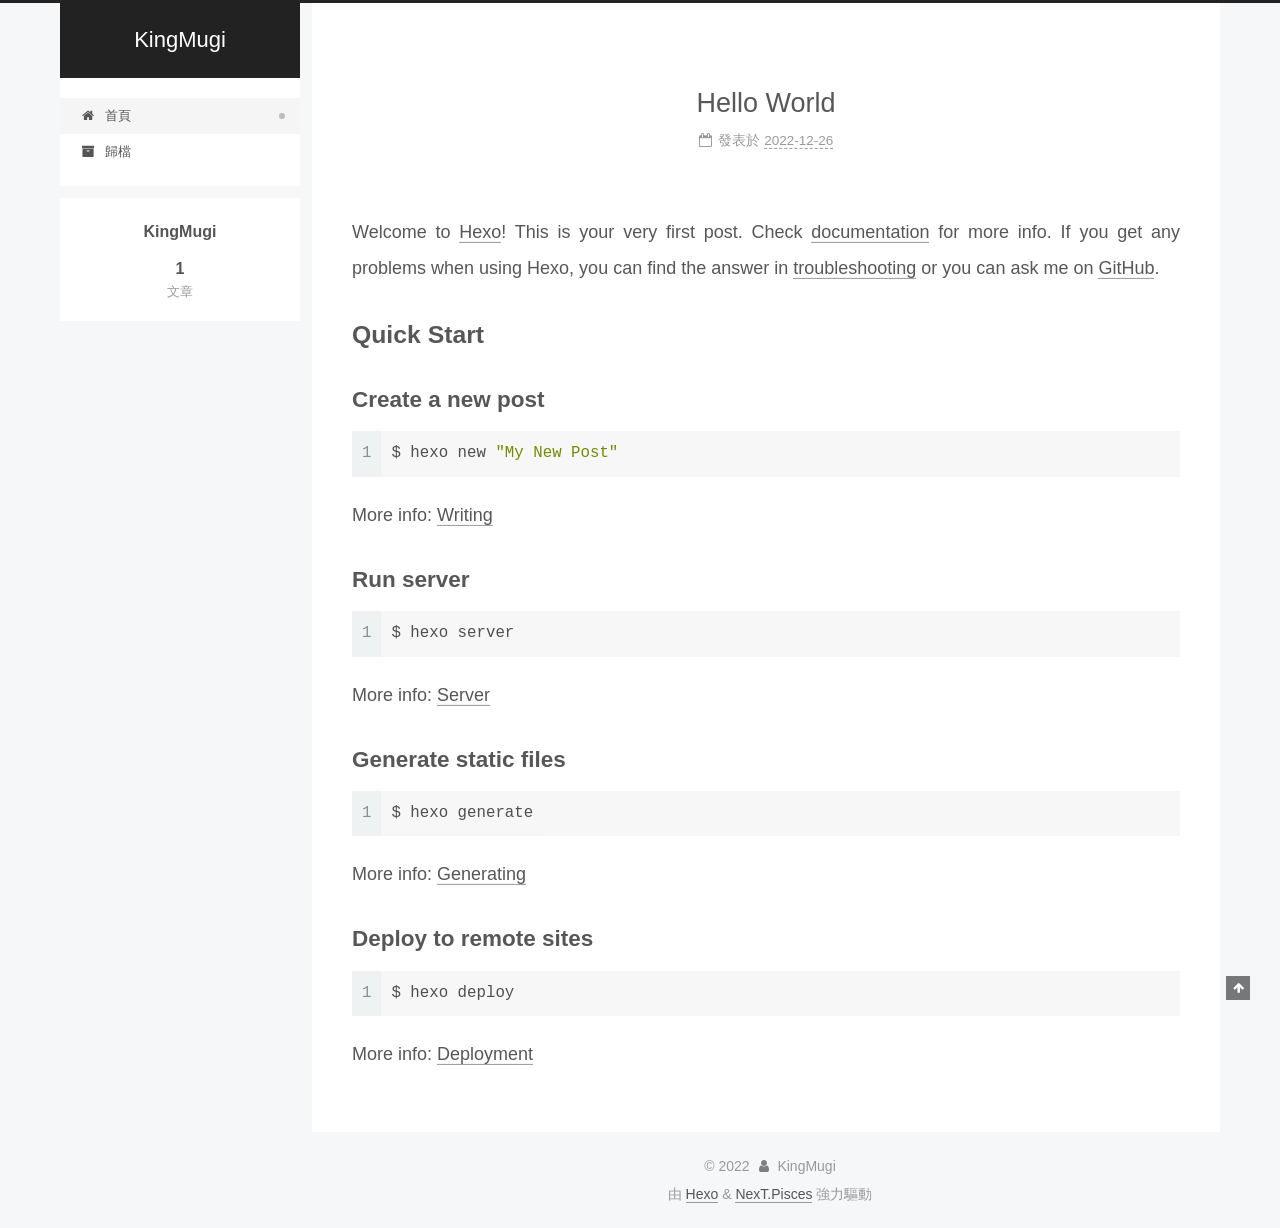
==== commit bd0e5813: "Site updated: 2022-12-26 17:17:31" ====
--- a/index.html
+++ b/index.html
@@ -43,6 +43,15 @@
 
   <title>KingMugi</title>
   
+    <script async src="https://www.googletagmanager.com/gtag/js?id=G-KBE9WP3W1T"></script>
+    <script>
+      if (CONFIG.hostname === location.hostname) {
+        window.dataLayer = window.dataLayer || [];
+        function gtag(){dataLayer.push(arguments);}
+        gtag('js', new Date());
+        gtag('config', 'G-KBE9WP3W1T');
+      }
+    </script>
 
 
 
--- a/css/main.css
+++ b/css/main.css
@@ -1172,7 +1172,7 @@
 }
 .links-of-author a::before,
 .links-of-author span.exturl::before {
-  background: #04cfff;
+  background: #b8ffb3;
   border-radius: 50%;
   content: ' ';
   display: inline-block;
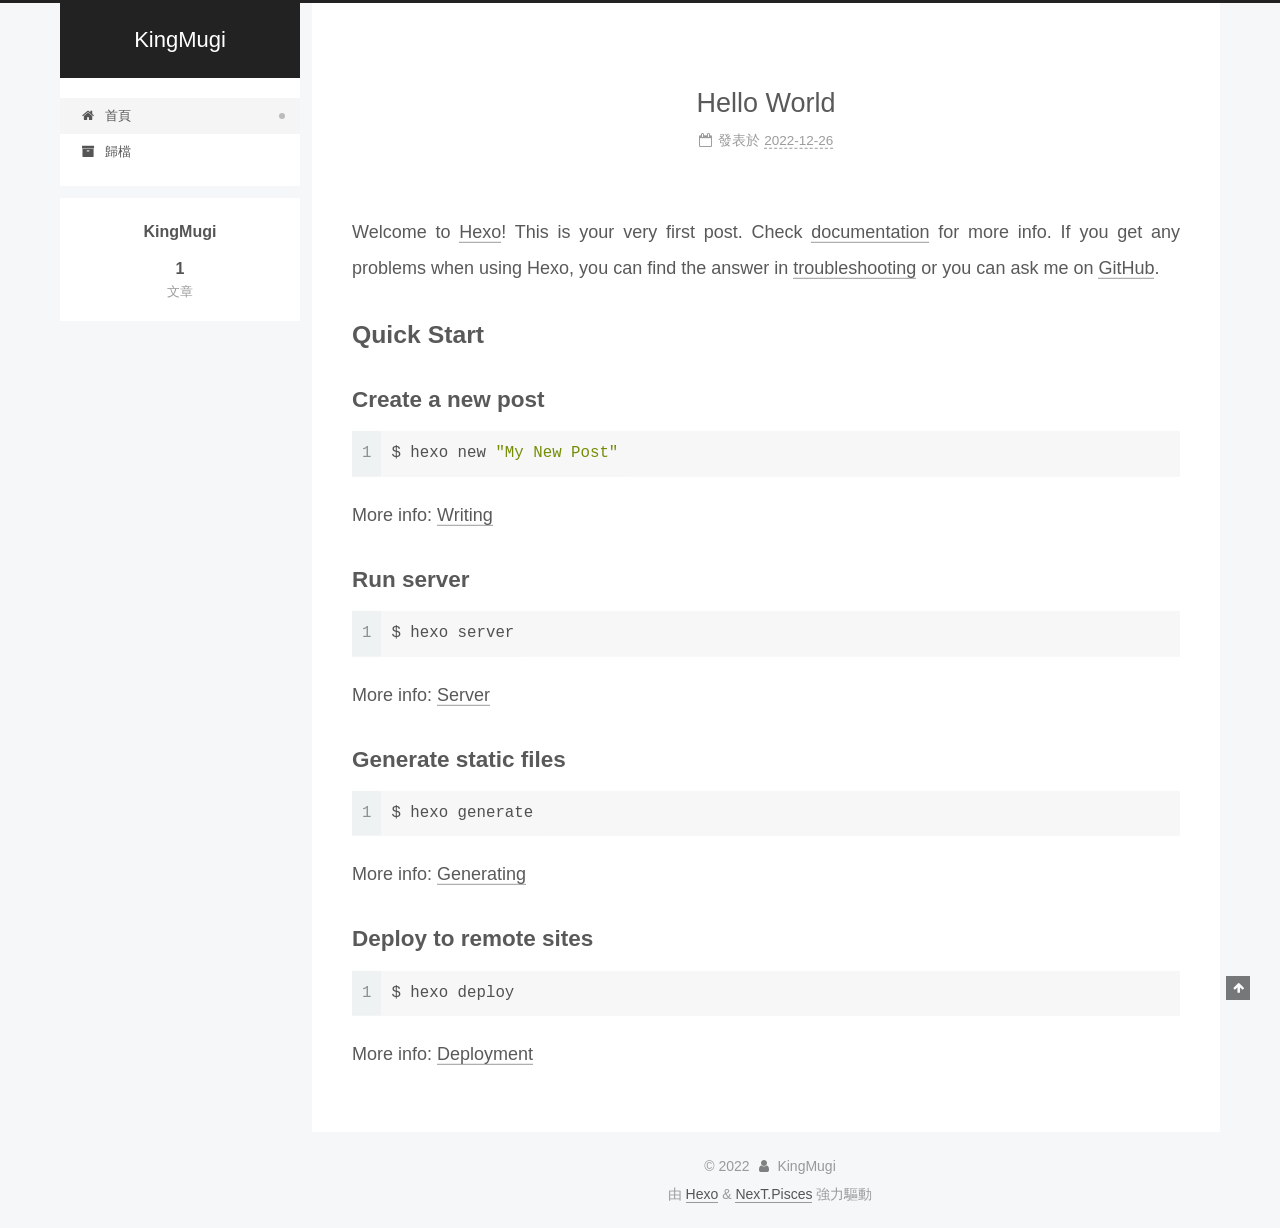
==== commit 560fa914: "Site updated: 2022-12-26 18:07:34" ====
--- a/index.html
+++ b/index.html
@@ -17,18 +17,18 @@
 
 <script id="hexo-configurations">
     var NexT = window.NexT || {};
-    var CONFIG = {"hostname":"example.com","root":"/","scheme":"Pisces","version":"7.8.0","exturl":false,"sidebar":{"position":"left","display":"post","padding":18,"offset":12,"onmobile":false},"copycode":{"enable":false,"show_result":false,"style":null},"back2top":{"enable":true,"sidebar":false,"scrollpercent":false},"bookmark":{"enable":false,"color":"#222","save":"auto"},"fancybox":false,"mediumzoom":false,"lazyload":false,"pangu":false,"comments":{"style":"tabs","active":null,"storage":true,"lazyload":false,"nav":null},"algolia":{"hits":{"per_page":10},"labels":{"input_placeholder":"Search for Posts","hits_empty":"We didn't find any results for the search: ${query}","hits_stats":"${hits} results found in ${time} ms"}},"localsearch":{"enable":false,"trigger":"auto","top_n_per_article":1,"unescape":false,"preload":false},"motion":{"enable":true,"async":false,"transition":{"post_block":"fadeIn","post_header":"slideDownIn","post_body":"slideDownIn","coll_header":"slideLeftIn","sidebar":"slideUpIn"}}};
+    var CONFIG = {"hostname":"kingmugi.github.io","root":"/","scheme":"Pisces","version":"7.8.0","exturl":false,"sidebar":{"position":"left","display":"post","padding":18,"offset":12,"onmobile":false},"copycode":{"enable":false,"show_result":false,"style":null},"back2top":{"enable":true,"sidebar":false,"scrollpercent":false},"bookmark":{"enable":false,"color":"#222","save":"auto"},"fancybox":false,"mediumzoom":false,"lazyload":false,"pangu":false,"comments":{"style":"tabs","active":null,"storage":true,"lazyload":false,"nav":null},"algolia":{"hits":{"per_page":10},"labels":{"input_placeholder":"Search for Posts","hits_empty":"We didn't find any results for the search: ${query}","hits_stats":"${hits} results found in ${time} ms"}},"localsearch":{"enable":false,"trigger":"auto","top_n_per_article":1,"unescape":false,"preload":false},"motion":{"enable":true,"async":false,"transition":{"post_block":"fadeIn","post_header":"slideDownIn","post_body":"slideDownIn","coll_header":"slideLeftIn","sidebar":"slideUpIn"}}};
   </script>
 
   <meta property="og:type" content="website">
 <meta property="og:title" content="KingMugi">
-<meta property="og:url" content="http://example.com/index.html">
+<meta property="og:url" content="https://kingmugi.github.io/index.html">
 <meta property="og:site_name" content="KingMugi">
 <meta property="og:locale" content="zh_TW">
 <meta property="article:author" content="KingMugi">
 <meta name="twitter:card" content="summary">
 
-<link rel="canonical" href="http://example.com/">
+<link rel="canonical" href="https://kingmugi.github.io/">
 
 
 <script id="page-configurations">
@@ -154,7 +154,7 @@
   
   
   <article itemscope itemtype="http://schema.org/Article" class="post-block" lang="zh-TW">
-    <link itemprop="mainEntityOfPage" href="http://example.com/2022/12/26/hello-world/">
+    <link itemprop="mainEntityOfPage" href="https://kingmugi.github.io/2022/12/26/hello-world/">
 
     <span hidden itemprop="author" itemscope itemtype="http://schema.org/Person">
       <meta itemprop="image" content="/images/avatar.gif">
--- a/css/main.css
+++ b/css/main.css
@@ -1172,7 +1172,7 @@
 }
 .links-of-author a::before,
 .links-of-author span.exturl::before {
-  background: #b8ffb3;
+  background: #d0ffff;
   border-radius: 50%;
   content: ' ';
   display: inline-block;
